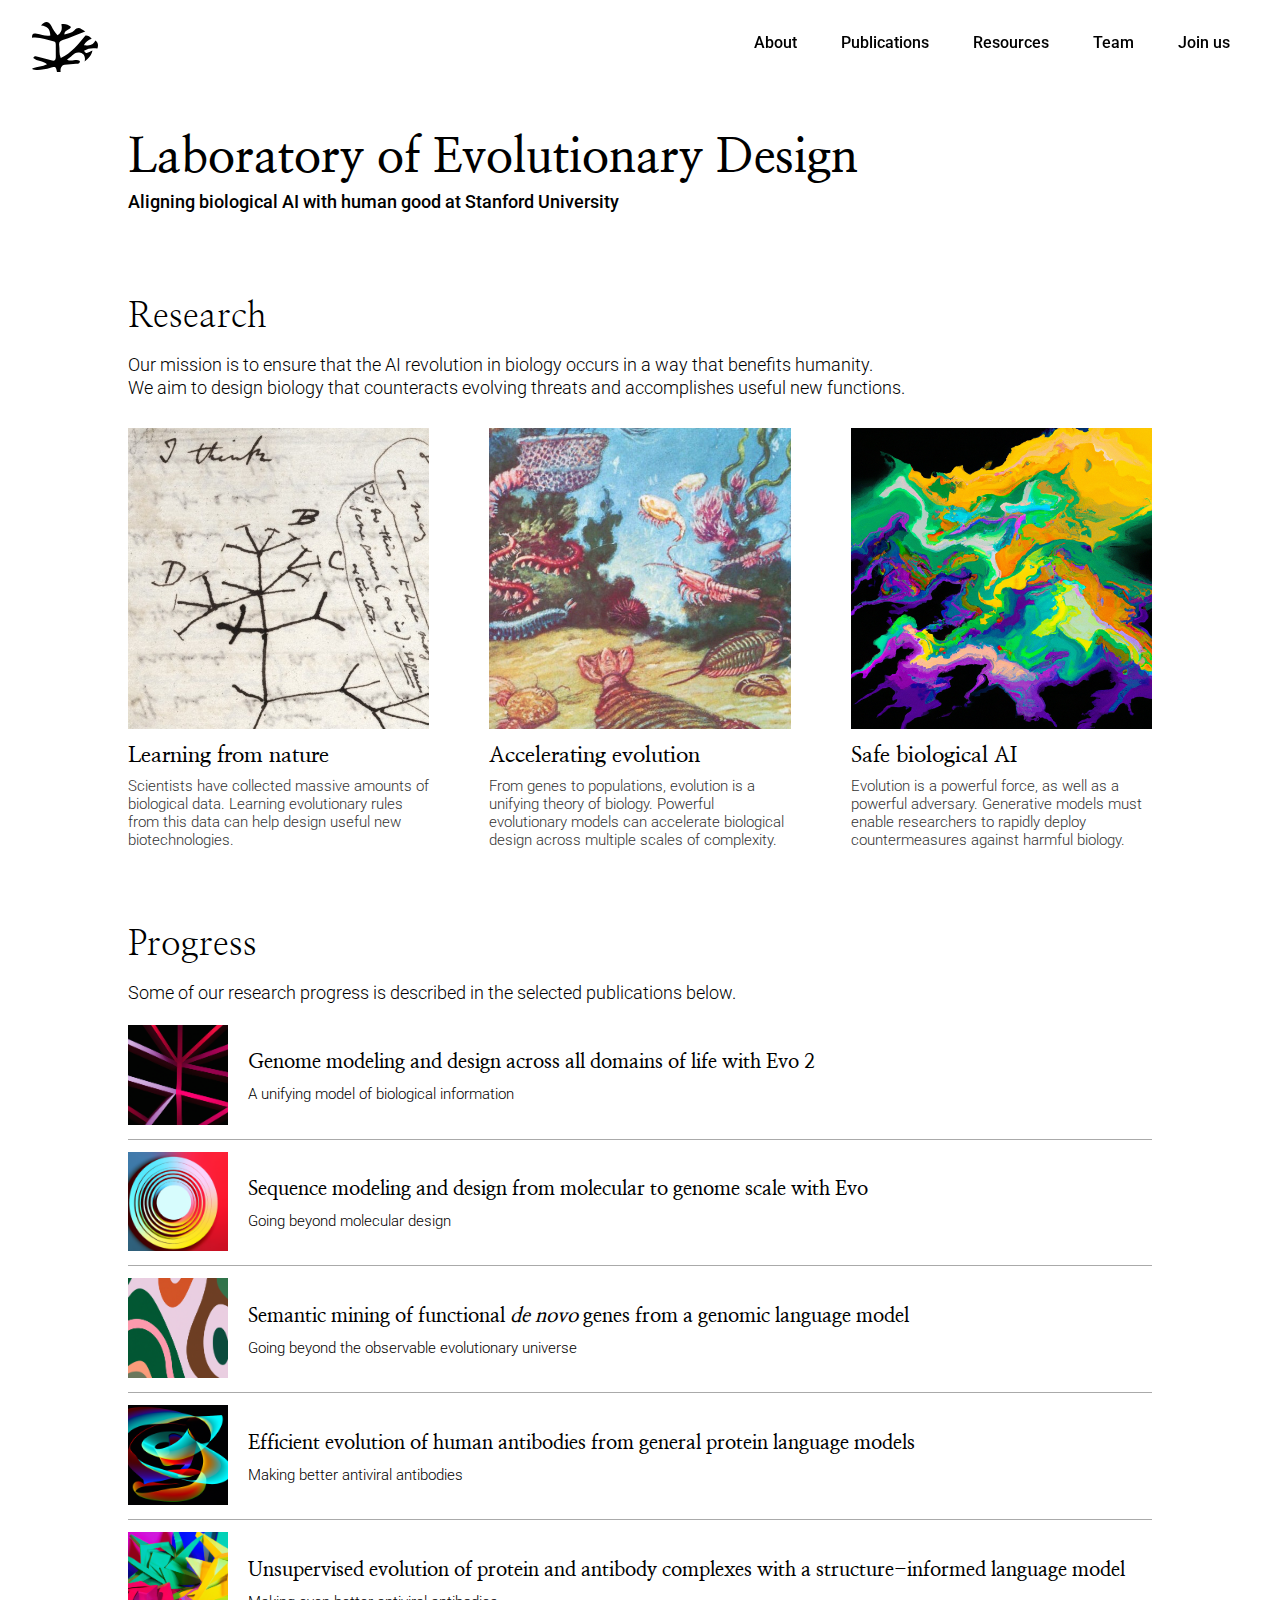
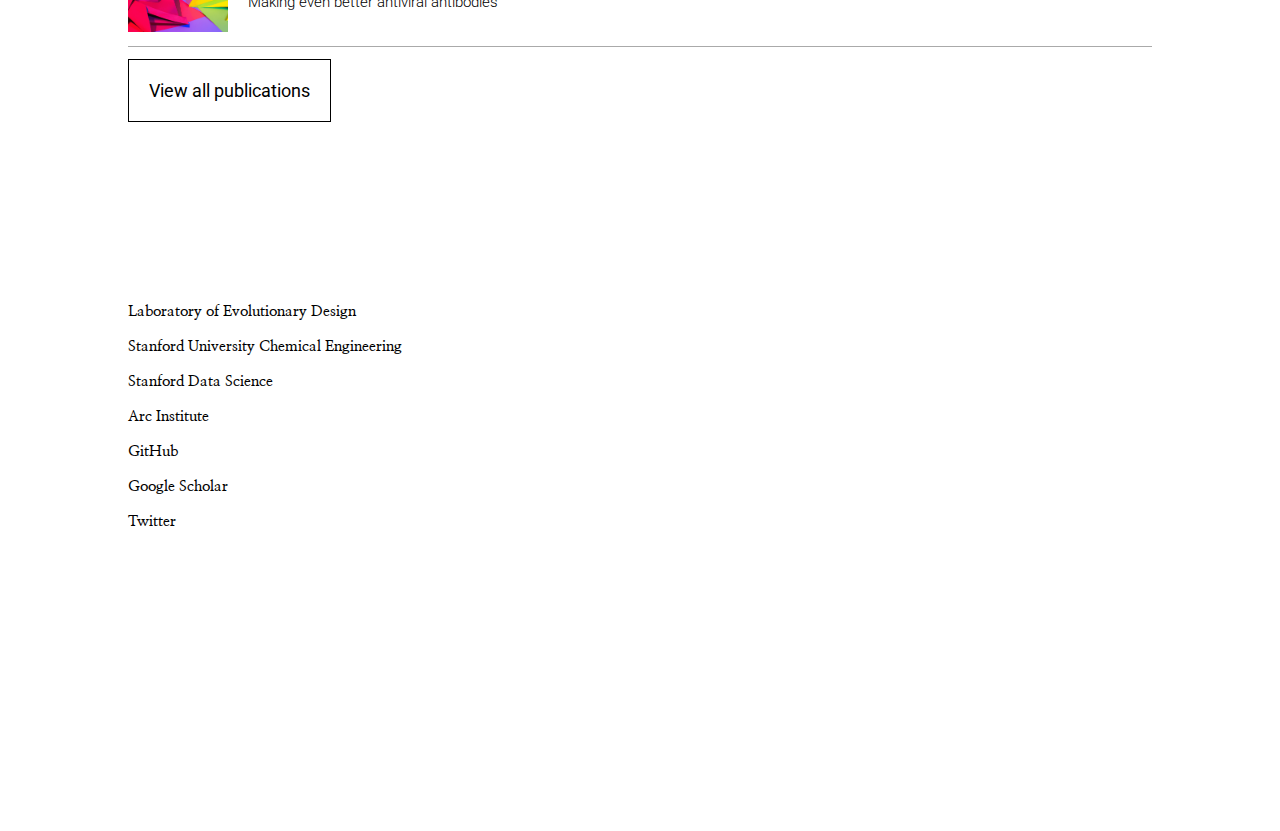
==== index.html @ 166ba311 "add pubs" ====
<!DOCTYPE html>

<html>
  <head>
    <script async src="https://www.googletagmanager.com/gtag/js?id=G-EQ6FCXS2D2"></script>
    <script>
      window.dataLayer = window.dataLayer || [];
      function gtag(){dataLayer.push(arguments);}
      gtag('js', new Date());

      gtag('config', 'G-EQ6FCXS2D2');
    </script>
    <title>Evolutionary Design</title>
    <meta http-equiv="Content-Type" content="text/html">
    <meta name="description" content="Laboratory of Evolutionary Design">
    <meta name="keywords" content="laboratory of evolutionary design, stanford university, arc institute, machine learning, ai, biology">
    <meta name="author" content="Brian Hie">
    <meta name="viewport" content="width=device-width, initial-scale=1">

    <meta property="og:url" content="https://evodesign.org/"/>
    <meta property="og:type" content="website"/>
    <meta property="og:title" content="Laboratory of Evolutionary Design"/>
    <meta property="og:description" content="Aligning biological AI with human good at Stanford University" />
    <meta property="og:image" content="/images/light_and_dark.png" />
    
    <meta name="twitter:card" content="summary_large_image" />
    <meta name="twitter:site" content="@brianhie" />
    <meta name="twitter:title" content="Laboratory of Evolutionary Design" />
    <meta name="twitter:description" content="Aligning biological AI with human good at Stanford University"/>
    <meta name="twitter:image" content="https://evodesign.org/images/light_and_dark.png" />

    <link rel="preconnect" href="https://fonts.googleapis.com">
    <link rel="preconnect" href="https://fonts.gstatic.com" crossorigin>
    <link href="https://fonts.googleapis.com/css2?family=Nanum+Myeongjo:wght@400;700;800&display=swap" rel="stylesheet">
    <link href="https://fonts.googleapis.com/css2?family=Roboto:wght@100;300;400;500;700&display=swap" rel="stylesheet">
    <link href="https://fonts.googleapis.com/css?family=Source+Sans+Pro:700,500,400italic,400,300italic,300" rel="stylesheet">
    <link rel="stylesheet" type="text/css" href="ledlab.css">
    <link rel="icon" type="image/x-icon" href="images/logo.svg">
    <script src="ledlab.js"></script>
  </head>

  <body>
    <div id="navbar"></div>
    <script>renderNav('./navbar_nologo.html')</script>

    <h1 class="dummy-header">Brian Hie</h1>

    <div class="outer-container">
      <div class="container">

        <div class="title1">
          <p>
	    Laboratory of Evolutionary Design
          </p>
        </div>
        <div class="subtitle1">
          <p>
            Aligning biological AI with human good at <a href="https://stanford.edu/">Stanford University</a>
          </p>
        </div>


        <div class="title2">
          <p>
	    Research
          </p>
        </div>

        <div class="subtitle2">
          <p>
            Our mission is to ensure that the AI revolution in biology occurs in a way that benefits humanity. <br/>
            We aim to design biology that counteracts evolving threats and accomplishes useful new functions.
          </p>
        </div>

        <div class="banner-row">

	  <div class="banner-column">
	    <img src="images/darwin-square.png"  class="img-banner">
            <p class="title3">
	      Learning from nature
            </p>
            <p class="text1">
              Scientists have collected massive amounts of biological data.
              Learning evolutionary rules from this data can help design useful new biotechnologies.
            </p>
	  </div>

	  <div class="banner-column">
	    <img src="images/wonderful-life-square.png"  class="img-banner">
            <p class="title3">
	      Accelerating evolution
            </p>
            <p class="text1">
              From genes to populations, evolution is a unifying theory of biology.
              Powerful evolutionary models can accelerate biological design across multiple scales of complexity.
            </p>
	  </div>

	  <div class="banner-column" style="padding-right: 0px;">
	    <img src="images/light_and_dark.png"  class="img-banner">
            <p class="title3" style="margin-right: 0px;">
	      Safe biological AI
            </p>
            <p class="text1" style="margin-right: 0px;">
	      Evolution is a powerful force, as well as a powerful adversary.
	      Generative models must enable researchers to rapidly deploy countermeasures against harmful biology.
            </p>
	  </div>

        </div>

        <div class="title2">
          <p>
	    Progress
          </p>
        </div>

        <div class="subtitle2">
          <p>
            Some of our research progress is described in the selected publications below.
          </p>
        </div>

        <a href="https://arcinstitute.org/manuscripts/Evo2" class="publication">
          <div class="publication-img">
            <img src="images/tree_of_life.png">
          </div>
          <div class="publication-content">
            <div class="publication-title">Genome modeling and design across all domains of life with Evo 2</div>
            <div class="publication-description">A unifying model of biological information</div>
          </div>
        </a>

        <a href="https://www.science.org/stoken/author-tokens/ST-2260/full" class="publication">
          <div class="publication-img">
            <img src="images/vibrant_foundation.png">
          </div>
          <div class="publication-content">
            <div class="publication-title">Sequence modeling and design from molecular to genome scale with Evo</div>
            <div class="publication-description">Going beyond molecular design</div>
          </div>
        </a>

        <a href="https://www.biorxiv.org/content/10.1101/2024.12.17.628962" class="publication">
          <div class="publication-img">
            <img src="images/semantic_mining.png">
          </div>
          <div class="publication-content">
            <div class="publication-title">Semantic mining of functional <em>de novo</em> genes from a genomic language model</div>
            <div class="publication-description">Going beyond the observable evolutionary universe</div>
          </div>
        </a>

        <a href="https://www.nature.com/articles/s41587-023-01763-2" class="publication">
          <div class="publication-img">
            <img src="images/efficient-evolution.png">
          </div>
          <div class="publication-content">
            <div class="publication-title">Efficient evolution of human antibodies from general protein language models</div>
            <div class="publication-description">Making better antiviral antibodies</div>
          </div>
        </a>

        <a href="https://www.science.org/stoken/author-tokens/ST-1968/full" class="publication">
          <div class="publication-img">
            <img src="images/inverse_folding.png" alt="Image 2">
          </div>
          <div class="publication-content">
            <div class="publication-title">Unsupervised evolution of protein and antibody complexes with a structure-informed language model</div>
            <div class="publication-description">Making even better antiviral antibodies</div>
          </div>
        </a>

        <a href="publications" class="publication-button">View all publications</a>

        <footer id="footer"></footer>
        <script>
          fetch('./footer.html')
              .then(response => response.text())
              .then(data => document.getElementById('footer').innerHTML = data);
        </script>
      </div>
    </div>
  </body>
</html>
---- ledlab.css ----
.container {
    max-width: 1024px;
    margin: 0 auto;
}

.outer-container {
    margin-left: 30px;
    margin-right: 30px;
}

p {
    display: block;
    margin-block-start: 0px;
    margin-block-end: 0px;
    margin-inline-start: 0px;
    margin-inline-end: 0px;
}

.dummy-header {
    display: none;
}

.title1 {
    text-align: left;
    font-size: 48px;
    padding: 96px 0 0 0;
    color: #000000;
    font-family: "Nanum Myeongjo", "Garamond", serif;
    font-weight: 700;
}

@media (max-width: 1300px) {
    .title1 {
        padding-top: 120px;
    }
}

.subtitle1 {
    text-align: left;
    font-size: 18px;
    margin: 0 0 40px 0;
    color: #000000;
    line-height: 150%;
    font-family: "Roboto", "Arial", sans-serif;
    /*font-family: "Nanum Myeongjo", "Garamond", serif;*/
    font-weight: 500;
}

@media (max-width: 768px) {
    .subtitle1 {
        margin-top: 8px;
    }
}

.subtitle1 a {
    text-decoration: none;
    color: black;
}

.subtitle1 a:hover {
    text-decoration: underline;
    text-decoration-thickness: 1px;
    text-underline-offset: 2px;
}

.title2 {
    text-align: left;
    font-size: 35px;
    margin: 14px 0 14px 0;
    padding-top: 40px;
    color: #000000;
    font-family: "Nanum Myeongjo", "Garamond", serif;
    font-weight: 400;
}

.subtitle2 {
    text-align: left;
    font-size: 18px;
    margin: 12px 0 8px 0;
    color: #000000;
    line-height: 130%;
    font-family: "Roboto", "Arial", sans-serif;
    font-weight: 300;
}

@media (max-width: 768px) {
    .subtitle2 {
        font-size: 16px;
    }

    .subtitle2 br {
        display: none;
    }
}

.banner-row {
    display: flex;
    flex-wrap: wrap;
    justify-content: space-between;
}

.banner-column {
    flex: 1;
    padding: 20px 60px 20px 0px;
}

@media (max-width: 768px) {
    .banner-column {
        flex: 100%;
        padding-right: 0;
    }
}

.banner-column img {
    max-width: 100%;
    height: auto;
}

@media (max-width: 768px) {
    .banner-column img {
        width: 100%;
        height: auto;
    }
}

.banner-column p {
    text-align: left;
}

.title3 {
    text-align: left;
    font-size: 22px;
    margin: 8px 0 8px 0;
    color: #000000;
    font-family: "Nanum Myeongjo", "Garamond", serif;
    font-weight: 700;
}

.text1 {
    text-align: left;
    font-size: 15px;
    color: #333333;
    font-family: "Roboto", "Arial", sans-serif;
    font-weight: 300;
}

.navbar {
    overflow: hidden;
    background-color: rgba(255, 255, 255, 0.9);
    position: fixed;
    top: 0px;
    width: 100%;
    font-size: 16px;
    font-family: "Roboto", "Arial", sans-serif;
    font-weight: 400;
    padding: 12px 0 12px 0;
    display: flex;
    justify-content: space-between;
}

.navbar-logo {
    margin: 10px 0 0px 24px;
    display: flex;
    align-items: center;
    text-decoration: none;
    color: black;
}

.navbar-logo img {
    height: 50px;
}

.navbar-name {
    font-family: "Nanum Myeongjo", "Garamond", serif;
    font-weight: 700;
    font-size: 22px;
    padding-left: 12px;
}

.navbar-list {
    list-style-type: none;
    margin: 0;
    padding: 0 36px 0 0;
    display: flex;
    justify-content: flex-end;
}

@media (max-width: 800px) {
    .navbar-list {
        display: none;
    }
}

.navbar-list li {
    padding: 14px 22px;
    display: flex;
    align-items: center;
    justify-content: center;
}

.navbar-list li a {
    color: black;
    text-decoration: none;
    font-family: "Roboto", "Arial", sans-serif;
    font-weight: 500;
    font-size: 16px;
}

.navbar-list li a:hover {
    text-decoration: underline;
}

.menu-container {
    position: fixed;
    top: 0;
    right: 0;
    padding: 20px;
    z-index: 1;
}

@media (min-width: 801px) {
    .menu-container {
        display: none;
    }
}

#hamburger-menu {
    cursor: pointer;
    user-select: none;
}

#hamburger-menu span {
    display: block;
    width: 35px;
    height: 3px;
    margin: 8px;
    background: #333;
}

.dropdown-content {
    display: none;
    position: absolute;
    right: 20px;
    background-color: white;
    min-width: 160px;
    box-shadow: 0px 8px 16px 0px rgba(0,0,0,0.2);
    transition: max-height 0.3s, opacity 0.3s;
    max-height: 0;
    overflow: hidden;
    opacity: 0;
    padding: 20px;
}

.dropdown-content a {
    display: block;
    text-decoration: none;
    color: black;
    font-family: "Roboto", "Arial", sans-serif;
    font-weight: 500;
    font-size: 18px;
    padding: 20px 15px;
    text-align: right;
    border-bottom-style: solid;
    border-bottom-width: 0.5px;
    border-bottom-color: #aaaaaa;
}

.dropdown-show {
    display: block;
    max-height: 500px;
    opacity: 1;
}

#contact-text {
    padding-left: 140px;
}

@media (max-width: 768px) {
    #contact-image {
        display: none;
    }

    #contact-text {
        padding-left: 0;
    }

}

@media (min-width: 768px) {
    #contact-image2 {
        display: none;
    }
}

.publication {
    display: flex;
    align-items: center;
    text-decoration: none;
    color: inherit;
    padding: 12px 0 10px 0;
    border-bottom-style: solid;
    border-bottom-width: 0.5px;
    border-bottom-color: #aaaaaa;
}

@media (max-width: 768px) {
    .publication {
        padding: 18px 0 16px 0;
    }
}

.publication:hover {
    /*background-color: #fafafa; /* Changes background color when hovered over */
}

.publication:hover .publication-title {
    text-decoration: underline;
    text-decoration-thickness: 1px;
    /*text-underline-offset: 2px;*/
}

.publication-img {
    flex: 0 0 100px;
    margin-right: 20px;
}

.publication-img img {
    max-width: 100%;
    max-height: auto;
}

.publication-content {
    flex: 1;
    display: flex;
    flex-direction: column;
    justify-content: center;
}

.publication-title {
    margin-bottom: 10px;
    font-family: "Nanum Myeongjo", "Garamond", serif;
    font-weight: 700;
    font-size: 20px;
}

.publication-authors {
    font-size: 15px;
    font-family: "Roboto", "Arial", sans-serif;
    font-weight: 400;
    padding-bottom: 5px;
}

.publication-description {
    font-size: 15px;
    font-family: "Roboto", "Arial", sans-serif;
    font-weight: 300;
}

.publication-button {
    display: inline-block;
    padding: 20px 20px 20px 20px;
    background-color: white;
    color: inherit;
    border-radius: 4px;
    text-decoration: none;
    font-family: "Roboto", "Arial", sans-serif;
    font-weight: 400;
    font-size: 18px;
    border-style: solid;
    border-width: 1px;
    border-radius: 0;
    margin-top: 12px;
}

.publication-button:hover {
    text-decoration: underline;
    text-decoration-thickness: 1px;
    text-underline-offset: 2px;
}

.publication-year-header {
    text-align: right;
    font-size: 25px;
    padding: 35px 0 5px 0;
    color: #000000;
    font-family: "Nanum Myeongjo", "Garamond", serif;
    font-weight: 400;
}

.resource {
    display: flex;
    align-items: center;
    text-decoration: none;
    color: inherit;
    padding: 30px 30px 26px 30px;
    box-shadow: 0px 2px 5px 0px rgba(0,0,0,0.2);
    margin-bottom: 30px;
    /*border-bottom-style: solid;
    border-bottom-width: 0.5px;
    border-bottom-color: #aaaaaa;*/
    border-radius: 5px;
}

.resource:hover {
    background-color: #fafafa; /* Changes background color when hovered over */
    
}

.resource:hover .resource-title {
    /*text-decoration: underline;
    text-decoration-thickness: 1px;
    /*text-underline-offset: 2px;*/
}

.resource-subtitle {
    font-size: 16px;
    font-family: "Roboto", "Arial", sans-serif;
    font-weight: 300;
    padding-bottom: 40px;
}

.resource-img {
    flex: 0 0 150px;
    margin: 0;
    margin-right: 30px;
}

.resource-img img {
    max-width: 100%;
    max-height: auto;
}

.resource-content {
    flex: 1;
    display: flex;
    flex-direction: column;
    justify-content: center;
}

@media (max-width: 600px) {
    .resource {
        flex-direction: column;
        align-items: center;
        text-align: center;
        padding: 40px 30px 26px 30px;
    }

    .resource-img {
        margin: 0 0 20px 0;  /* Adjust margin for vertical layout */
        flex: 0 0 auto;      /* Remove fixed width constraint */
        width: 80%;         /* Make image responsive */
        max-width: 200px;   /* Prevent image from getting too large */
    }
    
    .resource-content {
        width: 100%;        /* Full width for content */
        padding: 0 20px;    /* Add some padding on the sides */
    }
}

.resource-title {
    margin-bottom: 10px;
    font-family: "Nanum Myeongjo", "Garamond", serif;
    font-weight: 700;
    font-size: 28px;
}

.resource-type {
    font-size: 16px;
    font-family: "Roboto", "Arial", sans-serif;
    font-weight: 300;
    margin-bottom: 3px;
}

.resource-description {
    font-size: 16px;
    font-family: "Roboto", "Arial", sans-serif;
    font-weight: 400;
    padding-bottom: 5px;
}

.resource-publication {
    font-size: 14px;
    font-family: "Roboto", "Arial", sans-serif;
    font-weight: 300;
}

.join-section-anchor {
    display: block;
    position: relative;
    top: -40px;
    visibility: hidden;
}

.join-subtitle {
    text-align: left;
    font-size: 20px;
    margin: 10px 0 5px 0;
    padding-top: 30px;
    color: #000000;
    font-family: "Nanum Myeongjo", "Garamond", serif;
    font-weight: 700;
}

.join-text {
    text-align: left;
    font-size: 16px;
    margin: 0;
    padding-top: 0px;
    color: #000000;
    line-height: 160%;
    font-family: "Roboto", "Arial", sans-serif;
    font-weight: 300;
}

@media (min-width: 768px) {
    #join-second-text {
        padding-left: 140px;
        padding-top: 25px;
    }

    #join-second-img {
        padding-top: 25px;
    }
}

@media (max-width: 768px) {
    #join-first-img {
        display: none;
    }

    #join-second-text {
        padding-left: 0;
    }
}

footer {
    background-color: white;
    color: inherit;
    width: 100%;
    bottom: 0;
    margin-top: 180px;
    margin-bottom: 300px;
}

.footer-content {
    margin: 16px 0 0 0;
    color: inherit;
    text-align: left;
    font-size: 16px;
    font-family: "Nanum Myeongjo", "Garamond", serif;
    font-weight: 700;
    font-size: 15px;
}

.footer-content a {
    color: black;
    text-decoration: none;
}

.footer-content a:hover {
    text-decoration: underline;
    text-decoration-thickness: 0.5px;
    text-underline-offset: 2px;
}

.about-container {
    display: flex;
    justify-content: space-between;
}

@media (max-width: 768px) {
    .about-container {
        display: grid;
    }
}

.about-subtitle {
    text-align: left;
    font-size: 25px;
    margin: 10px 0 5px 0;
    color: #000000;
    font-family: "Nanum Myeongjo", "Garamond", serif;
    /*font-family: "Roboto", "Arial", sans-serif;*/
    font-weight: 300;
}

.about-list {
    text-align: left;
    font-size: 18px;
    margin: 0;
    /*padding-top: 30px;*/
    color: #000000;
    line-height: 110%;
    font-family: "Roboto", "Arial", sans-serif;
    font-weight: 300;
    padding-inline-start: 0px;
    list-style: none;
}

.about-list li {
    padding-top: 20px;
}

.about-sublist {
    padding-inline-start: 14px;
    font-size: 16px;

}

.about-sublist li {
    padding-top: 5px;
}

.about-text {
    text-align: left;
    font-size: 18px;
    margin: 20px 0 10px 0;
    padding-top: 30px;
    color: #000000;
    line-height: 160%;
    font-family: "Roboto", "Arial", sans-serif;
    font-weight: 300;
}

.about-text-block {
    flex: 1;
    padding-right: 70px;
}

@media (max-width: 768px) {
    .about-text-block {
        padding-right: 10px;
    }
}

.about-text-block a {
    text-decoration: none;
    color: black;
    font-weight: 700;
}

.about-text-block a:hover {
    text-decoration: underline;
}

.about-image-block {
    flex: 1;
}

.about-image-block img {
    width: 100%;
    height: auto;
    padding-top: 160px;
}

@media (max-width: 768px) {
    .about-image-block img {
        padding-top: 80px;
    }
}
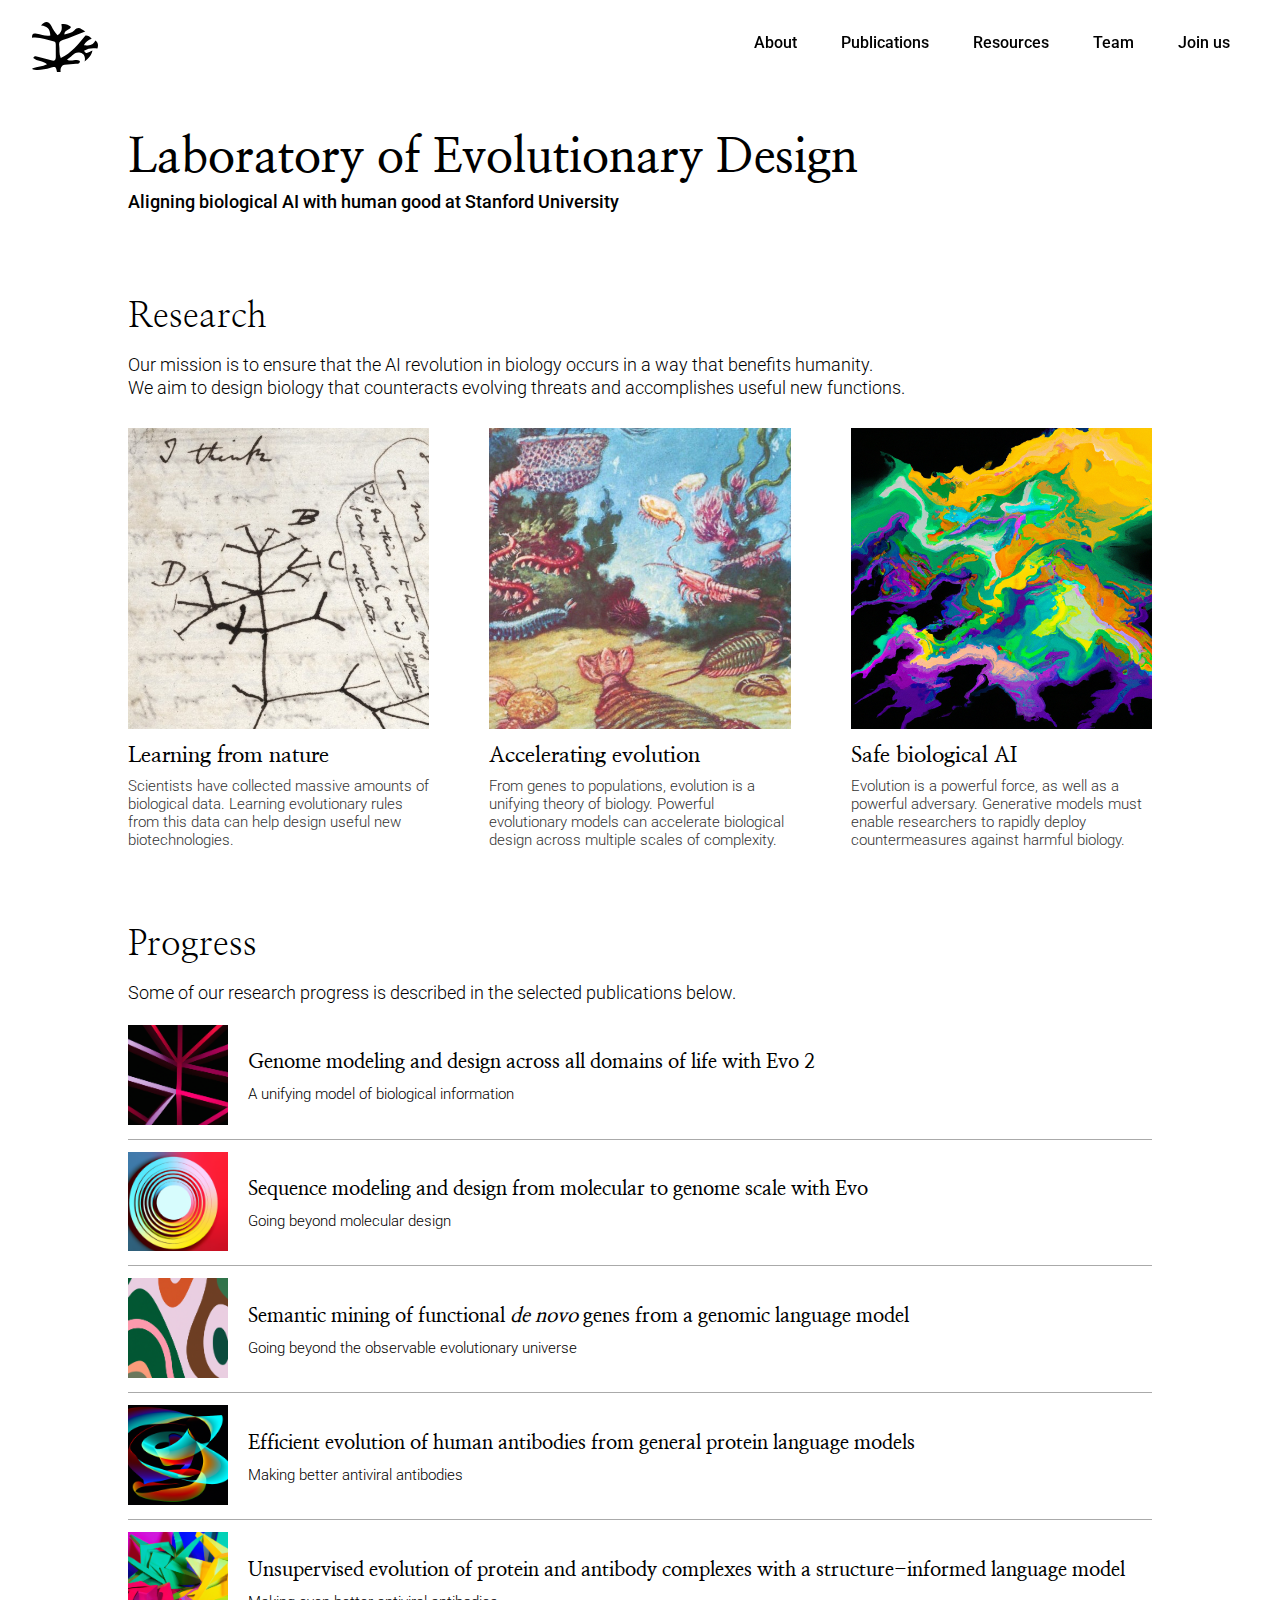
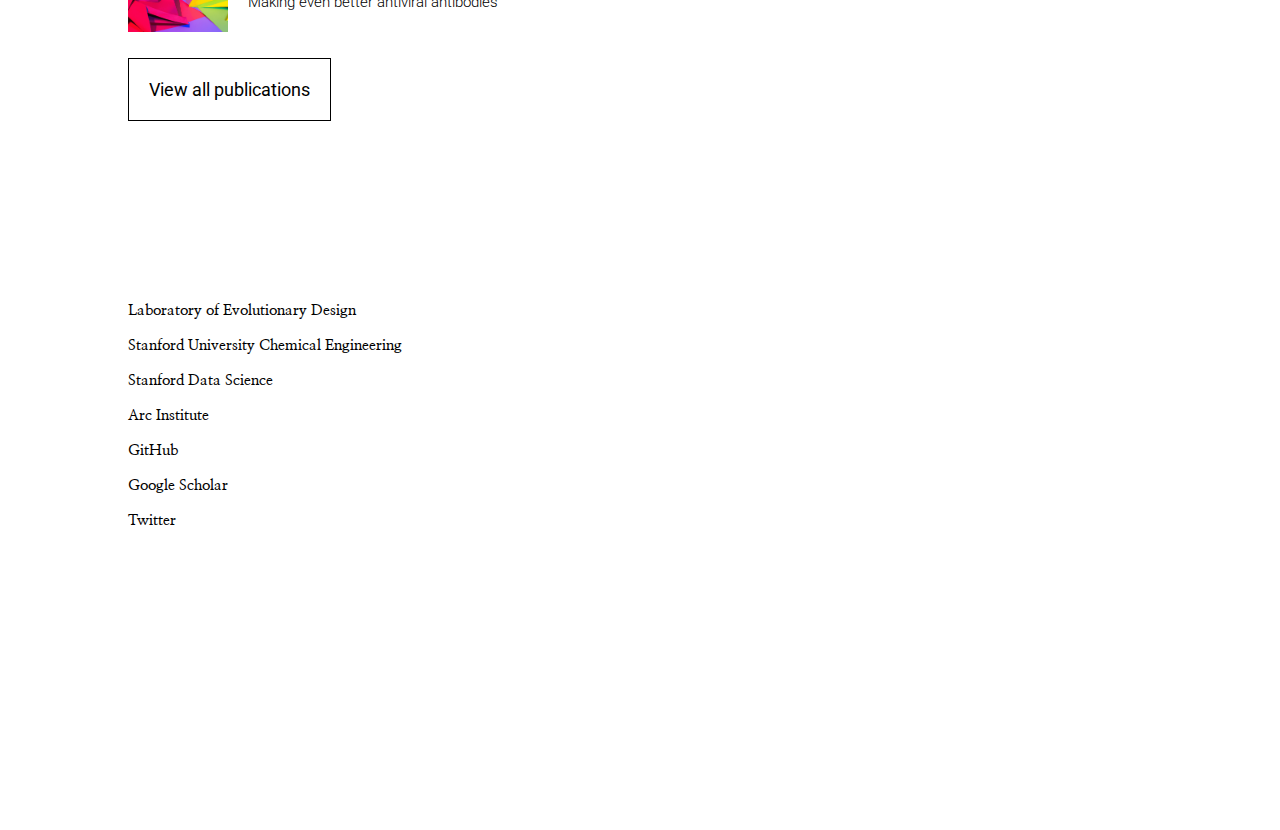
==== commit eb74efa6: "remove bottom border" ====
--- a/index.html
+++ b/index.html
@@ -162,7 +162,7 @@
           </div>
         </a>
 
-        <a href="https://www.science.org/stoken/author-tokens/ST-1968/full" class="publication">
+        <a href="https://www.science.org/stoken/author-tokens/ST-1968/full" class="publication" style="border-bottom-style: none;">
           <div class="publication-img">
             <img src="images/inverse_folding.png" alt="Image 2">
           </div>
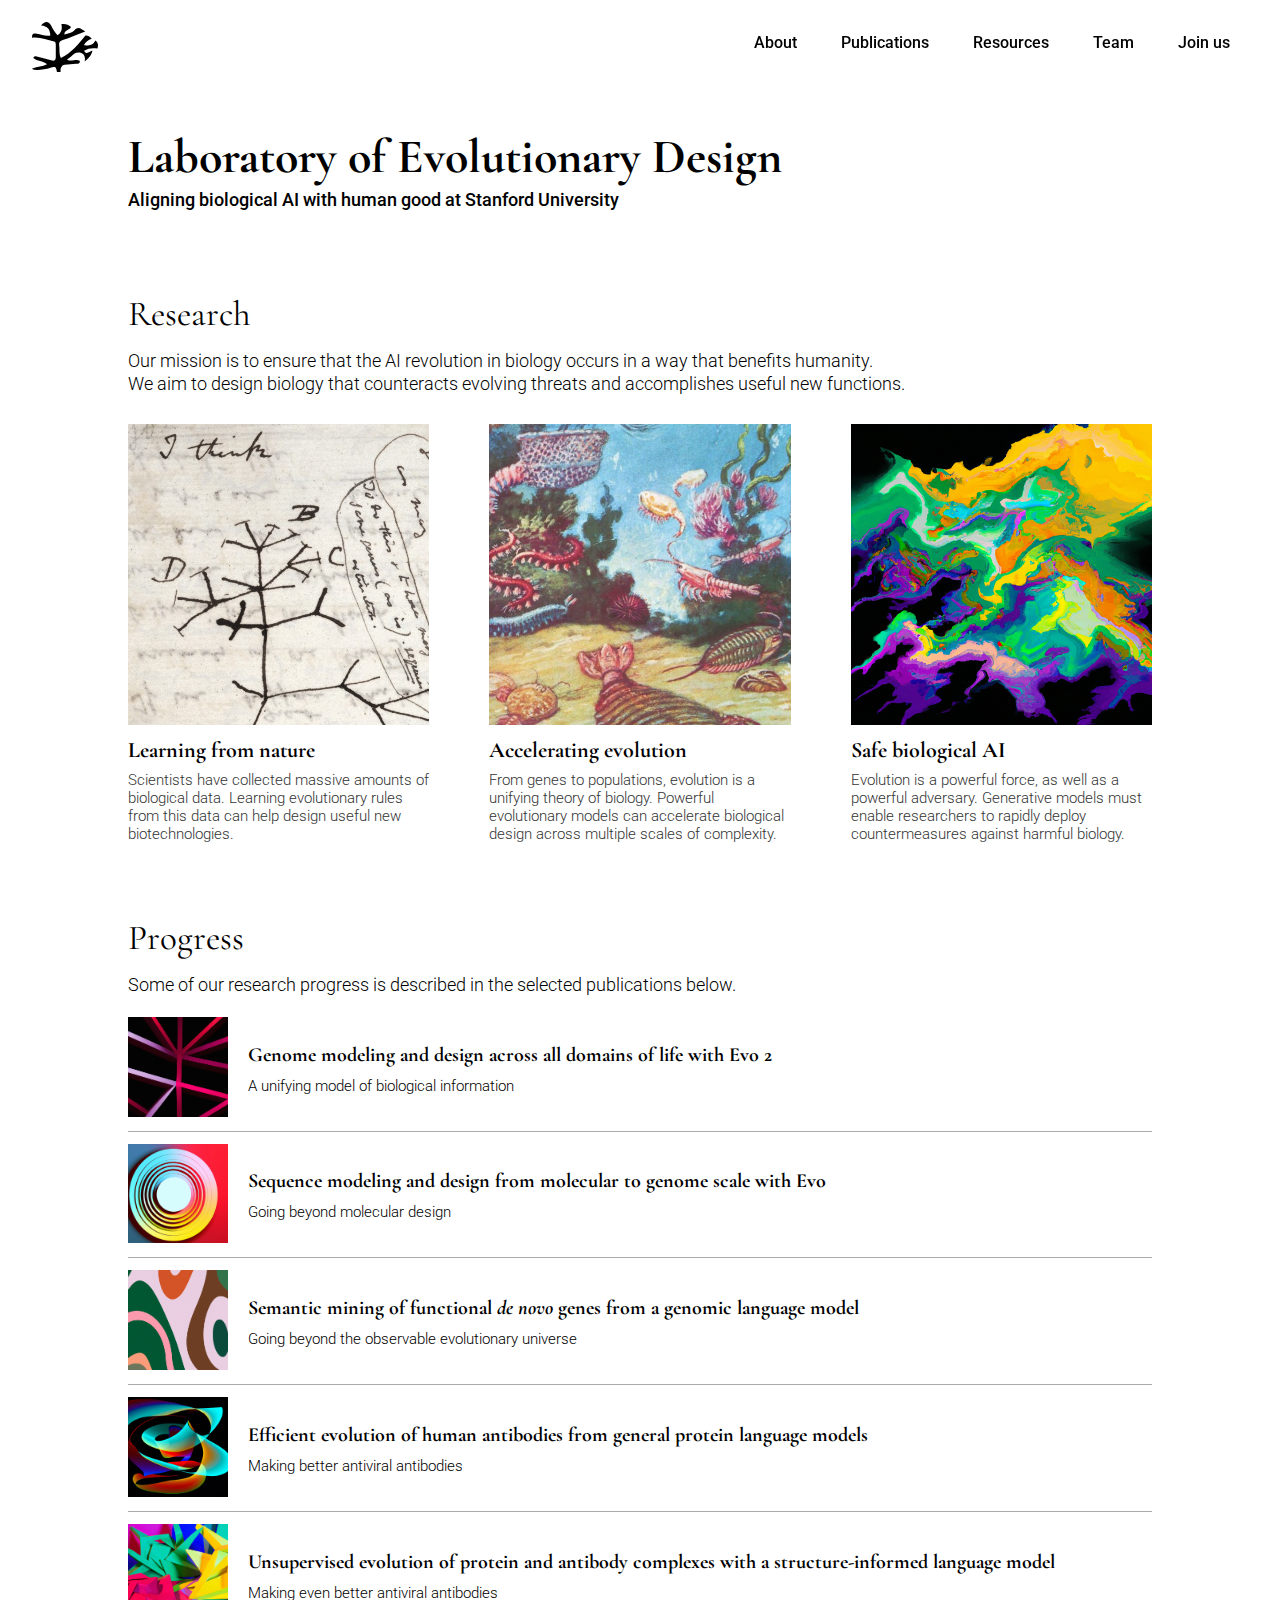
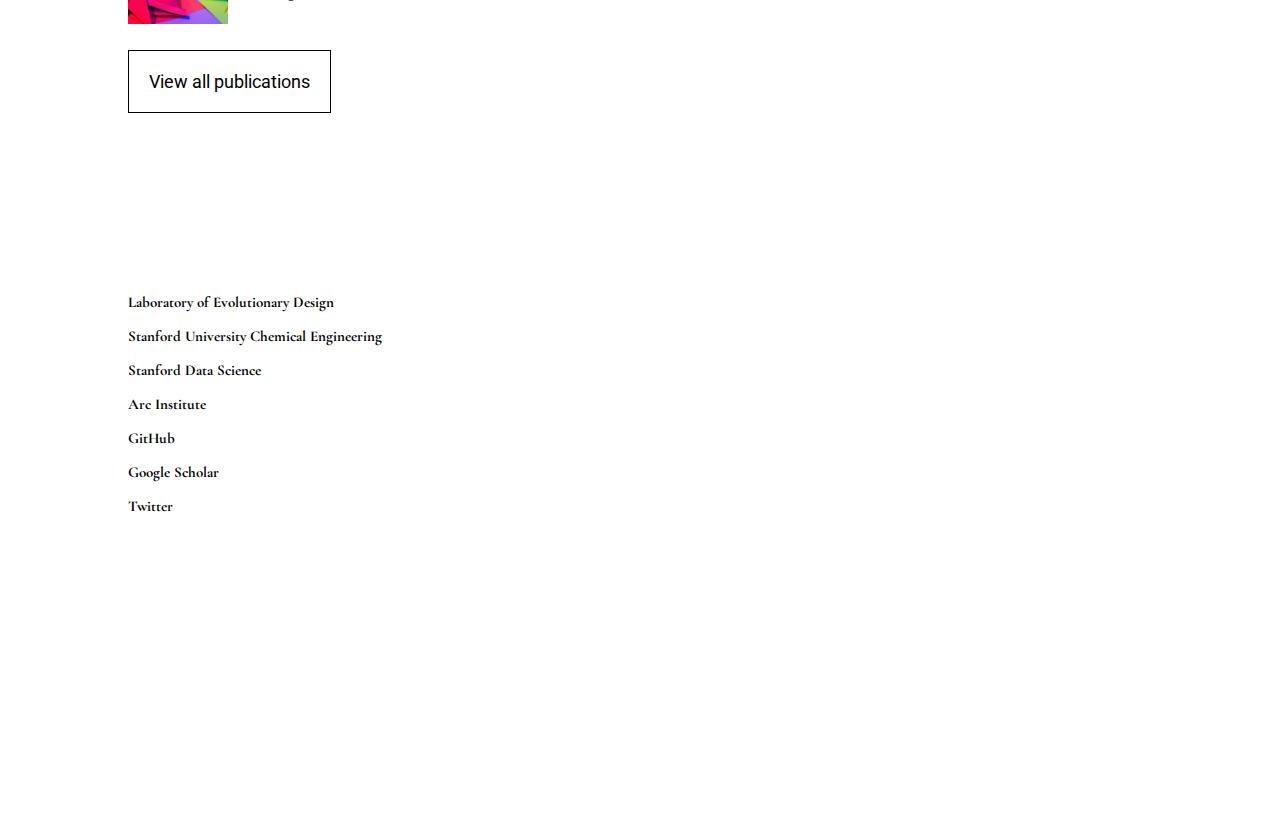
==== commit 842a5ae0: "change font" ====
--- a/index.html
+++ b/index.html
@@ -31,7 +31,7 @@
 
     <link rel="preconnect" href="https://fonts.googleapis.com">
     <link rel="preconnect" href="https://fonts.gstatic.com" crossorigin>
-    <link href="https://fonts.googleapis.com/css2?family=Nanum+Myeongjo:wght@400;700;800&display=swap" rel="stylesheet">
+    <link href="https://fonts.googleapis.com/css2?family=Cormorant+Garamond:ital,wght@0,300;0,400;0,500;0,600;0,700;1,300;1,400;1,500;1,600;1,700&display=swap" rel="stylesheet">
     <link href="https://fonts.googleapis.com/css2?family=Roboto:wght@100;300;400;500;700&display=swap" rel="stylesheet">
     <link href="https://fonts.googleapis.com/css?family=Source+Sans+Pro:700,500,400italic,400,300italic,300" rel="stylesheet">
     <link rel="stylesheet" type="text/css" href="ledlab.css">
@@ -122,7 +122,7 @@
           </p>
         </div>
 
-        <a href="https://arcinstitute.org/manuscripts/Evo2" class="publication">
+        <a href="https://www.biorxiv.org/content/10.1101/2025.02.18.638918" class="publication">
           <div class="publication-img">
             <img src="images/tree_of_life.png">
           </div>
--- a/ledlab.css
+++ b/ledlab.css
@@ -25,7 +25,7 @@
     font-size: 48px;
     padding: 96px 0 0 0;
     color: #000000;
-    font-family: "Nanum Myeongjo", "Garamond", serif;
+    font-family: "Cormorant Garamond", "Garamond", serif;
     font-weight: 700;
 }
 
@@ -42,7 +42,7 @@
     color: #000000;
     line-height: 150%;
     font-family: "Roboto", "Arial", sans-serif;
-    /*font-family: "Nanum Myeongjo", "Garamond", serif;*/
+    /*font-family: "Cormorant Garamond", "Garamond", serif;*/
     font-weight: 500;
 }
 
@@ -69,7 +69,7 @@
     margin: 14px 0 14px 0;
     padding-top: 40px;
     color: #000000;
-    font-family: "Nanum Myeongjo", "Garamond", serif;
+    font-family: "Cormorant Garamond", "Garamond", serif;
     font-weight: 400;
 }
 
@@ -132,7 +132,7 @@
     font-size: 22px;
     margin: 8px 0 8px 0;
     color: #000000;
-    font-family: "Nanum Myeongjo", "Garamond", serif;
+    font-family: "Cormorant Garamond", "Garamond", serif;
     font-weight: 700;
 }
 
@@ -171,7 +171,7 @@
 }
 
 .navbar-name {
-    font-family: "Nanum Myeongjo", "Garamond", serif;
+    font-family: "Cormorant Garamond", "Garamond", serif;
     font-weight: 700;
     font-size: 22px;
     padding-left: 12px;
@@ -338,7 +338,7 @@
 
 .publication-title {
     margin-bottom: 10px;
-    font-family: "Nanum Myeongjo", "Garamond", serif;
+    font-family: "Cormorant Garamond", "Garamond", serif;
     font-weight: 700;
     font-size: 20px;
 }
@@ -383,7 +383,7 @@
     font-size: 25px;
     padding: 35px 0 5px 0;
     color: #000000;
-    font-family: "Nanum Myeongjo", "Garamond", serif;
+    font-family: "Cormorant Garamond", "Garamond", serif;
     font-weight: 400;
 }
 
@@ -460,7 +460,7 @@
 
 .resource-title {
     margin-bottom: 10px;
-    font-family: "Nanum Myeongjo", "Garamond", serif;
+    font-family: "Cormorant Garamond", "Garamond", serif;
     font-weight: 700;
     font-size: 28px;
 }
@@ -498,7 +498,7 @@
     margin: 10px 0 5px 0;
     padding-top: 30px;
     color: #000000;
-    font-family: "Nanum Myeongjo", "Garamond", serif;
+    font-family: "Cormorant Garamond", "Garamond", serif;
     font-weight: 700;
 }
 
@@ -548,7 +548,7 @@
     color: inherit;
     text-align: left;
     font-size: 16px;
-    font-family: "Nanum Myeongjo", "Garamond", serif;
+    font-family: "Cormorant Garamond", "Garamond", serif;
     font-weight: 700;
     font-size: 15px;
 }
@@ -580,7 +580,7 @@
     font-size: 25px;
     margin: 10px 0 5px 0;
     color: #000000;
-    font-family: "Nanum Myeongjo", "Garamond", serif;
+    font-family: "Cormorant Garamond", "Garamond", serif;
     /*font-family: "Roboto", "Arial", sans-serif;*/
     font-weight: 300;
 }
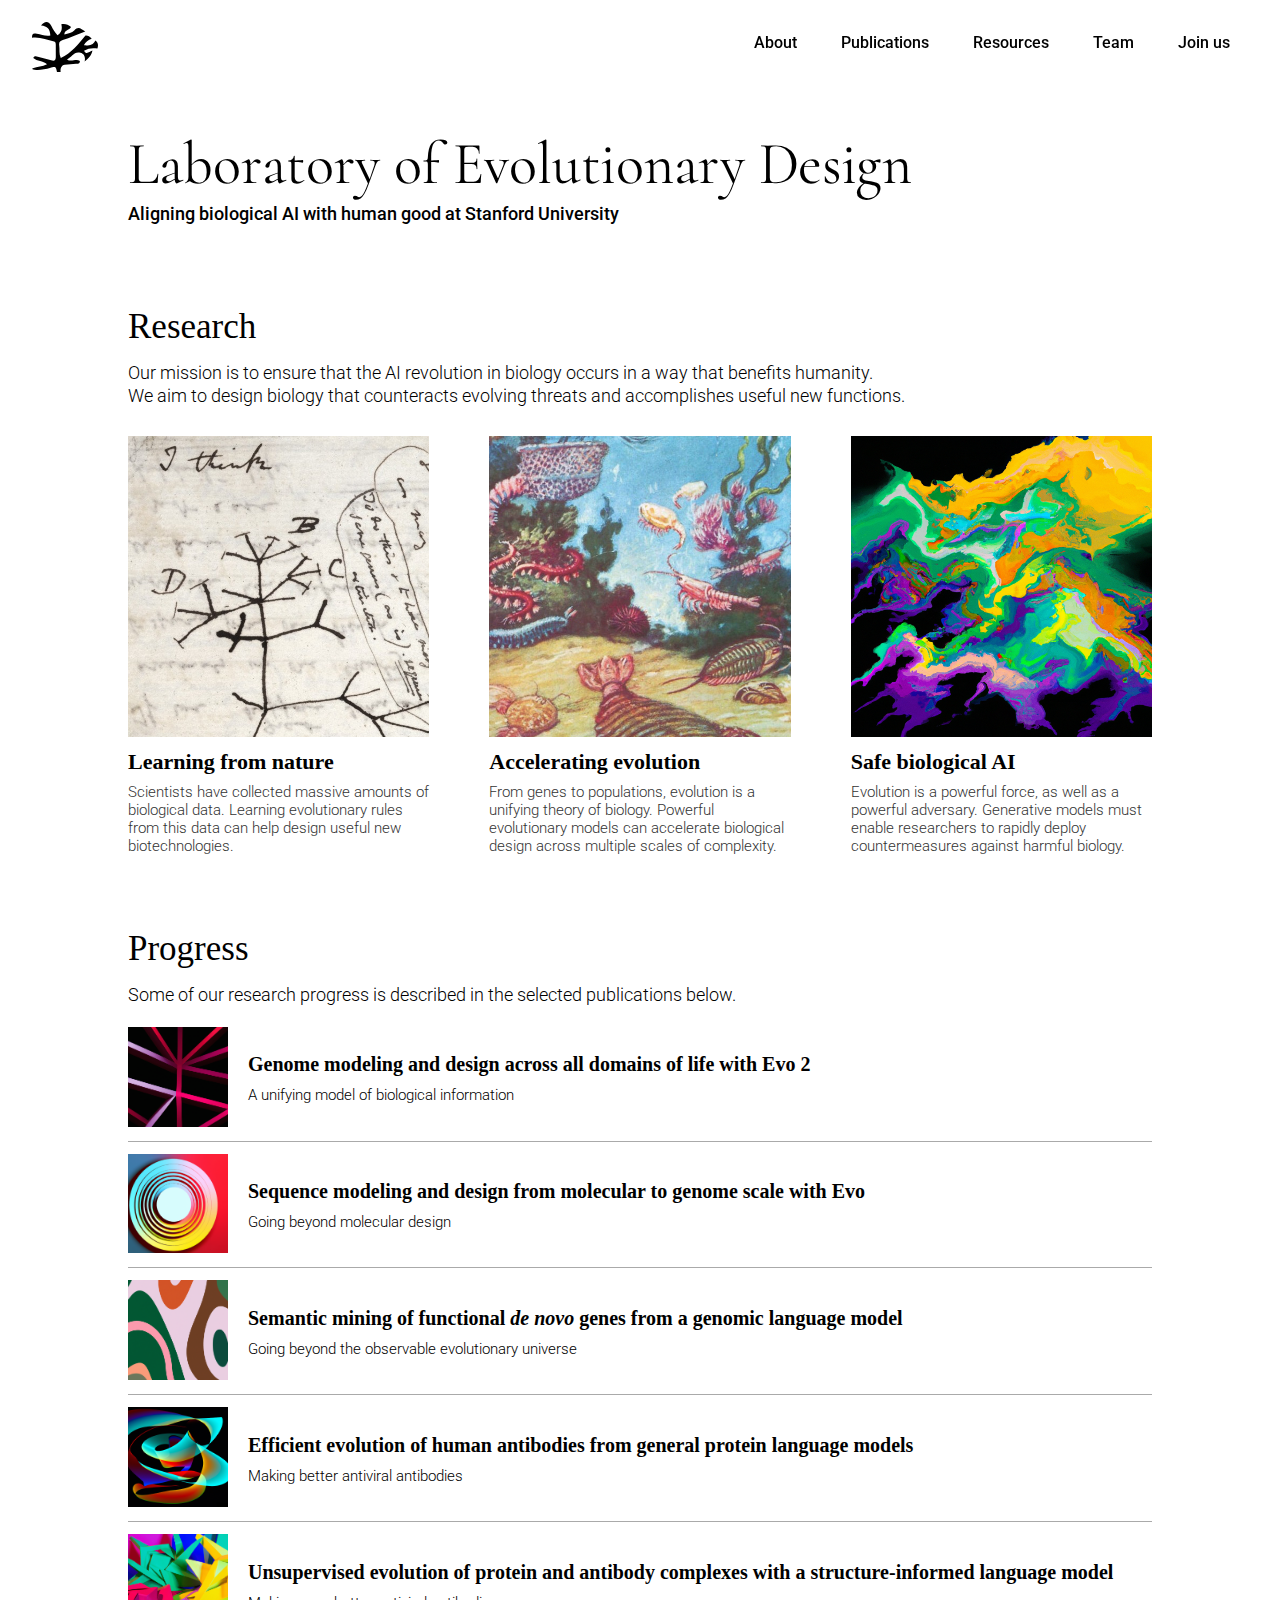
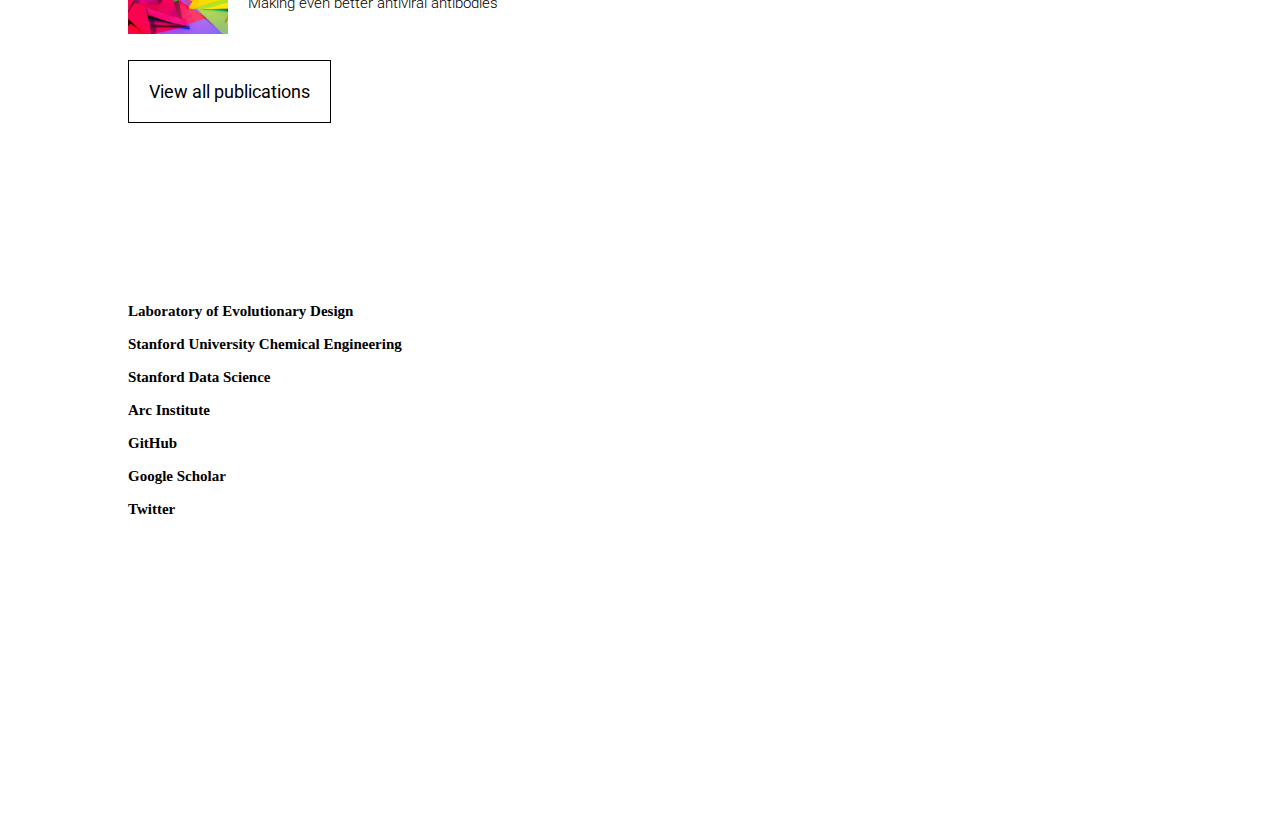
==== commit 0abcfbb2: "save" ====
--- a/index.html
+++ b/index.html
@@ -31,7 +31,7 @@
 
     <link rel="preconnect" href="https://fonts.googleapis.com">
     <link rel="preconnect" href="https://fonts.gstatic.com" crossorigin>
-    <link href="https://fonts.googleapis.com/css2?family=Cormorant+Garamond:ital,wght@0,300;0,400;0,500;0,600;0,700;1,300;1,400;1,500;1,600;1,700&display=swap" rel="stylesheet">
+    <link href="https://fonts.googleapis.com/css2?family=Cormorant:ital,wght@0,300..700;1,300..700&display=swap" rel="stylesheet">
     <link href="https://fonts.googleapis.com/css2?family=Roboto:wght@100;300;400;500;700&display=swap" rel="stylesheet">
     <link href="https://fonts.googleapis.com/css?family=Source+Sans+Pro:700,500,400italic,400,300italic,300" rel="stylesheet">
     <link rel="stylesheet" type="text/css" href="ledlab.css">
--- a/ledlab.css
+++ b/ledlab.css
@@ -22,11 +22,13 @@
 
 .title1 {
     text-align: left;
-    font-size: 48px;
+    font-size: 60px;
     padding: 96px 0 0 0;
     color: #000000;
-    font-family: "Cormorant Garamond", "Garamond", serif;
-    font-weight: 700;
+    font-family: "Cormorant", "Garamond", serif;
+    font-weight: 400;
+    transform: scaleX(0.97);
+    transform-origin: left;
 }
 
 @media (max-width: 1300px) {
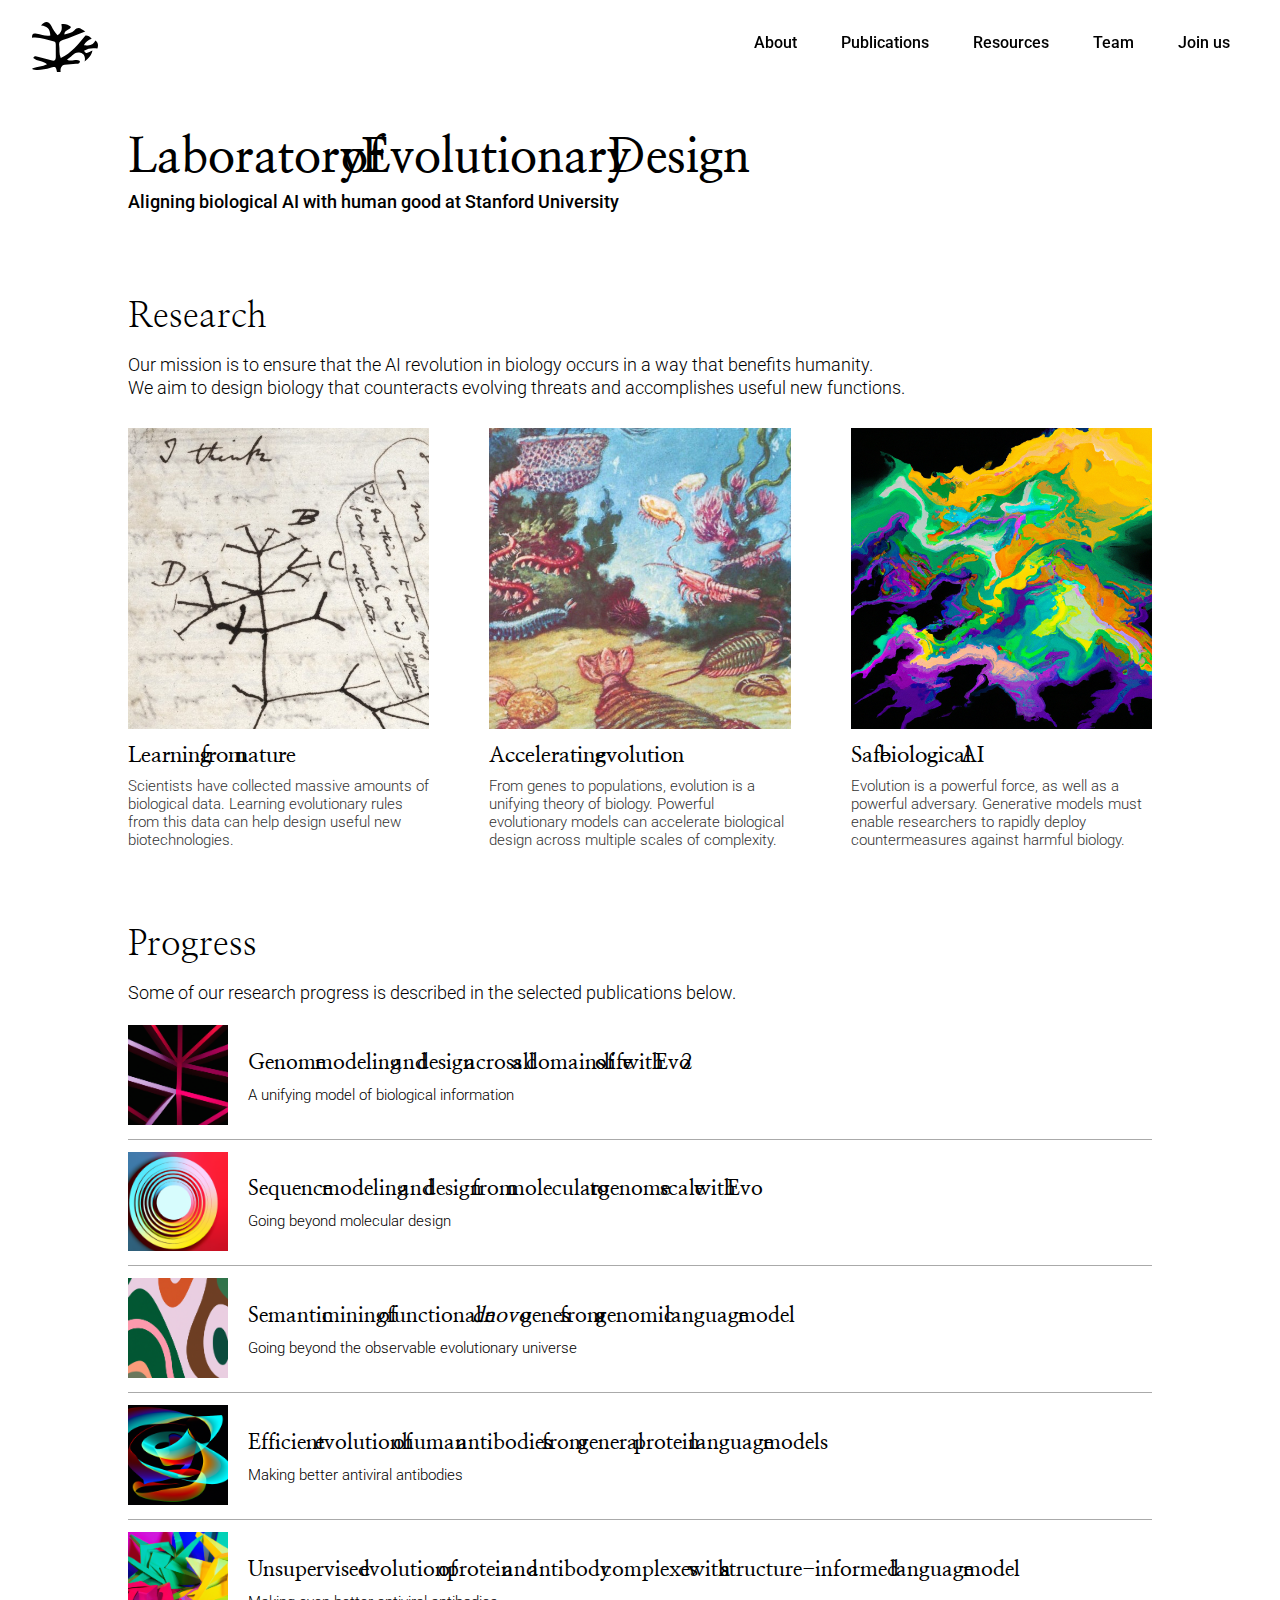
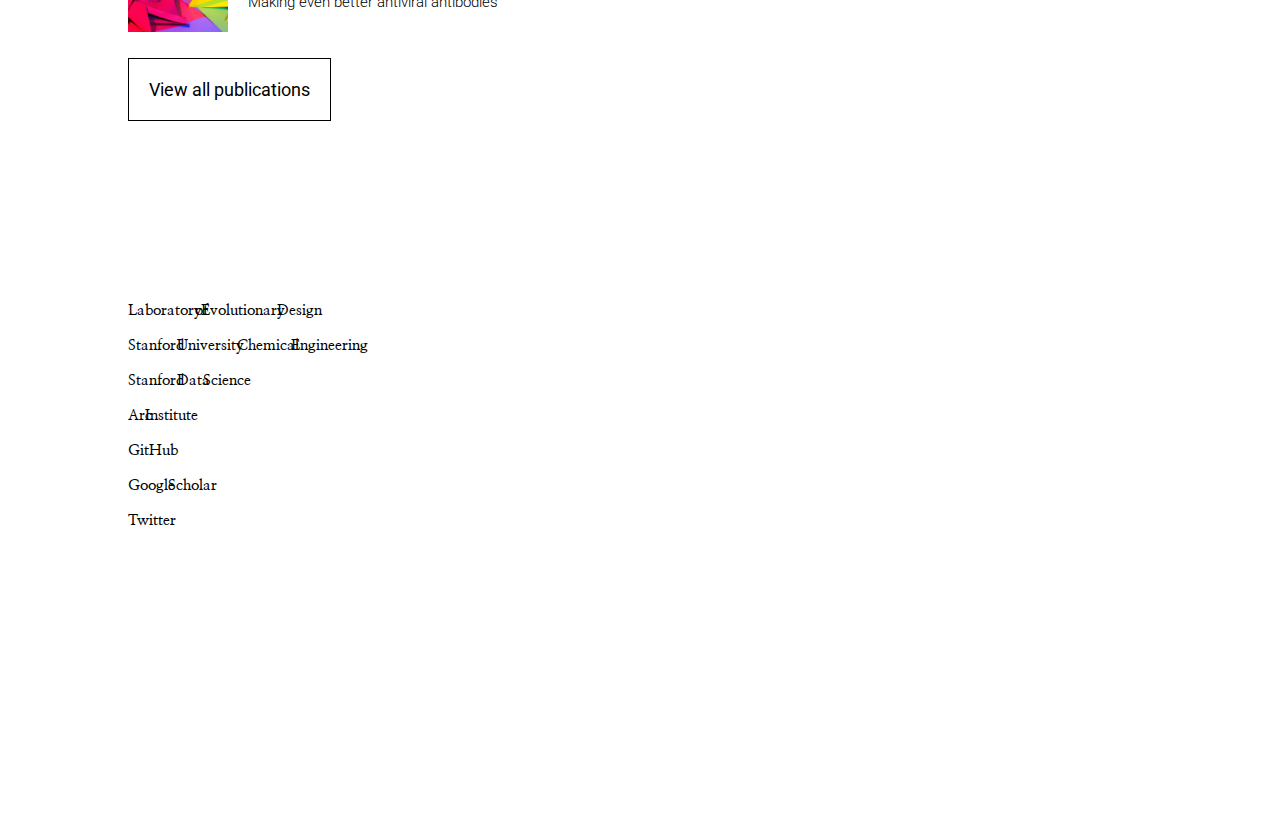
==== commit 3359f610: "save" ====
--- a/index.html
+++ b/index.html
@@ -31,7 +31,7 @@
 
     <link rel="preconnect" href="https://fonts.googleapis.com">
     <link rel="preconnect" href="https://fonts.gstatic.com" crossorigin>
-    <link href="https://fonts.googleapis.com/css2?family=Cormorant:ital,wght@0,300..700;1,300..700&display=swap" rel="stylesheet">
+    <link href="https://fonts.googleapis.com/css2?family=Nanum+Myeongjo:wght@400;700;800&display=swap" rel="stylesheet">
     <link href="https://fonts.googleapis.com/css2?family=Roboto:wght@100;300;400;500;700&display=swap" rel="stylesheet">
     <link href="https://fonts.googleapis.com/css?family=Source+Sans+Pro:700,500,400italic,400,300italic,300" rel="stylesheet">
     <link rel="stylesheet" type="text/css" href="ledlab.css">
@@ -127,7 +127,7 @@
             <img src="images/tree_of_life.png">
           </div>
           <div class="publication-content">
-            <div class="publication-title">Genome modeling and design across all domains of life with Evo 2</div>
+            <div class="publication-title-main">Genome modeling and design across all domains of life with Evo 2</div>
             <div class="publication-description">A unifying model of biological information</div>
           </div>
         </a>
@@ -137,7 +137,7 @@
             <img src="images/vibrant_foundation.png">
           </div>
           <div class="publication-content">
-            <div class="publication-title">Sequence modeling and design from molecular to genome scale with Evo</div>
+            <div class="publication-title-main">Sequence modeling and design from molecular to genome scale with Evo</div>
             <div class="publication-description">Going beyond molecular design</div>
           </div>
         </a>
@@ -147,7 +147,7 @@
             <img src="images/semantic_mining.png">
           </div>
           <div class="publication-content">
-            <div class="publication-title">Semantic mining of functional <em>de novo</em> genes from a genomic language model</div>
+            <div class="publication-title-main">Semantic mining of functional <em>de novo</em> genes from a genomic language model</div>
             <div class="publication-description">Going beyond the observable evolutionary universe</div>
           </div>
         </a>
@@ -157,7 +157,7 @@
             <img src="images/efficient-evolution.png">
           </div>
           <div class="publication-content">
-            <div class="publication-title">Efficient evolution of human antibodies from general protein language models</div>
+            <div class="publication-title-main">Efficient evolution of human antibodies from general protein language models</div>
             <div class="publication-description">Making better antiviral antibodies</div>
           </div>
         </a>
@@ -167,7 +167,7 @@
             <img src="images/inverse_folding.png" alt="Image 2">
           </div>
           <div class="publication-content">
-            <div class="publication-title">Unsupervised evolution of protein and antibody complexes with a structure-informed language model</div>
+            <div class="publication-title-main">Unsupervised evolution of protein and antibody complexes with a structure-informed language model</div>
             <div class="publication-description">Making even better antiviral antibodies</div>
           </div>
         </a>
--- a/ledlab.css
+++ b/ledlab.css
@@ -22,13 +22,12 @@
 
 .title1 {
     text-align: left;
-    font-size: 60px;
+    font-size: 48px;
     padding: 96px 0 0 0;
     color: #000000;
-    font-family: "Cormorant", "Garamond", serif;
-    font-weight: 400;
-    transform: scaleX(0.97);
-    transform-origin: left;
+    font-family: "Nanum Myeongjo", "Garamond", serif;
+    word-spacing: -0.75em;
+    font-weight: 700;
 }
 
 @media (max-width: 1300px) {
@@ -44,7 +43,7 @@
     color: #000000;
     line-height: 150%;
     font-family: "Roboto", "Arial", sans-serif;
-    /*font-family: "Cormorant Garamond", "Garamond", serif;*/
+    /*font-family: "Nanum Myeongjo", "Garamond", serif;*/
     font-weight: 500;
 }
 
@@ -71,7 +70,8 @@
     margin: 14px 0 14px 0;
     padding-top: 40px;
     color: #000000;
-    font-family: "Cormorant Garamond", "Garamond", serif;
+    font-family: "Nanum Myeongjo", "Garamond", serif;
+    word-spacing: -0.75em;
     font-weight: 400;
 }
 
@@ -134,7 +134,8 @@
     font-size: 22px;
     margin: 8px 0 8px 0;
     color: #000000;
-    font-family: "Cormorant Garamond", "Garamond", serif;
+    font-family: "Nanum Myeongjo", "Garamond", serif;
+    word-spacing: -0.75em;
     font-weight: 700;
 }
 
@@ -173,7 +174,8 @@
 }
 
 .navbar-name {
-    font-family: "Cormorant Garamond", "Garamond", serif;
+    font-family: "Nanum Myeongjo", "Garamond", serif;
+    word-spacing: -0.75em;
     font-weight: 700;
     font-size: 22px;
     padding-left: 12px;
@@ -321,6 +323,12 @@
     /*text-underline-offset: 2px;*/
 }
 
+.publication:hover .publication-title-main {
+    text-decoration: underline;
+    text-decoration-thickness: 1px;
+    /*text-underline-offset: 2px;*/
+}
+
 .publication-img {
     flex: 0 0 100px;
     margin-right: 20px;
@@ -338,9 +346,18 @@
     justify-content: center;
 }
 
+.publication-title-main {
+    margin-bottom: 10px;
+    font-family: "Nanum Myeongjo", "Garamond", serif;
+    word-spacing: -0.75em;
+    font-weight: 700;
+    font-size: 21px;
+}
+
 .publication-title {
-    margin-bottom: 10px;
-    font-family: "Cormorant Garamond", "Garamond", serif;
+    margin-bottom: 4px;
+    font-family: "Nanum Myeongjo", "Garamond", serif;
+    word-spacing: -0.75em;
     font-weight: 700;
     font-size: 20px;
 }
@@ -385,7 +402,8 @@
     font-size: 25px;
     padding: 35px 0 5px 0;
     color: #000000;
-    font-family: "Cormorant Garamond", "Garamond", serif;
+    font-family: "Nanum Myeongjo", "Garamond", serif;
+    word-spacing: -0.75em;
     font-weight: 400;
 }
 
@@ -462,7 +480,8 @@
 
 .resource-title {
     margin-bottom: 10px;
-    font-family: "Cormorant Garamond", "Garamond", serif;
+    font-family: "Nanum Myeongjo", "Garamond", serif;
+    word-spacing: -0.75em;
     font-weight: 700;
     font-size: 28px;
 }
@@ -500,7 +519,8 @@
     margin: 10px 0 5px 0;
     padding-top: 30px;
     color: #000000;
-    font-family: "Cormorant Garamond", "Garamond", serif;
+    font-family: "Nanum Myeongjo", "Garamond", serif;
+    word-spacing: -0.75em;
     font-weight: 700;
 }
 
@@ -550,7 +570,8 @@
     color: inherit;
     text-align: left;
     font-size: 16px;
-    font-family: "Cormorant Garamond", "Garamond", serif;
+    font-family: "Nanum Myeongjo", "Garamond", serif;
+    word-spacing: -0.75em;
     font-weight: 700;
     font-size: 15px;
 }
@@ -582,7 +603,8 @@
     font-size: 25px;
     margin: 10px 0 5px 0;
     color: #000000;
-    font-family: "Cormorant Garamond", "Garamond", serif;
+    font-family: "Nanum Myeongjo", "Garamond", serif;
+    word-spacing: -0.75em;
     /*font-family: "Roboto", "Arial", sans-serif;*/
     font-weight: 300;
 }
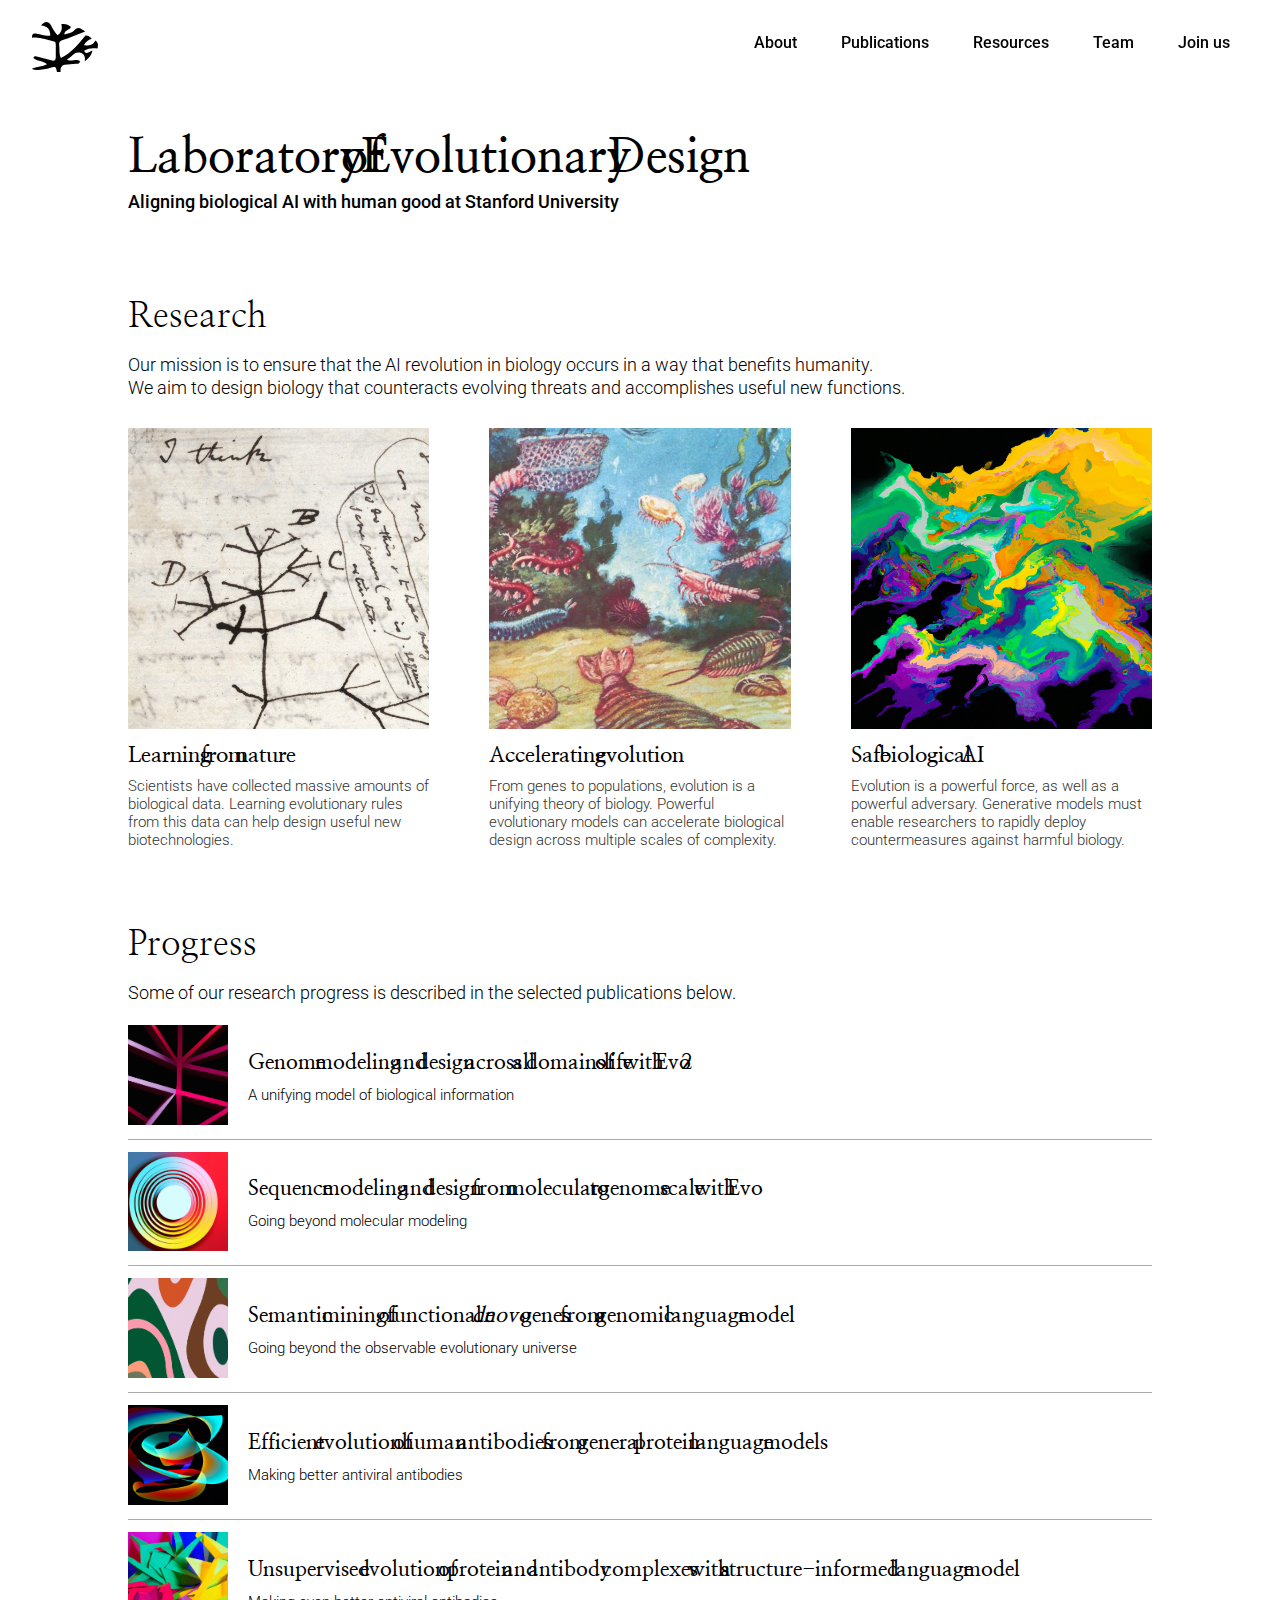
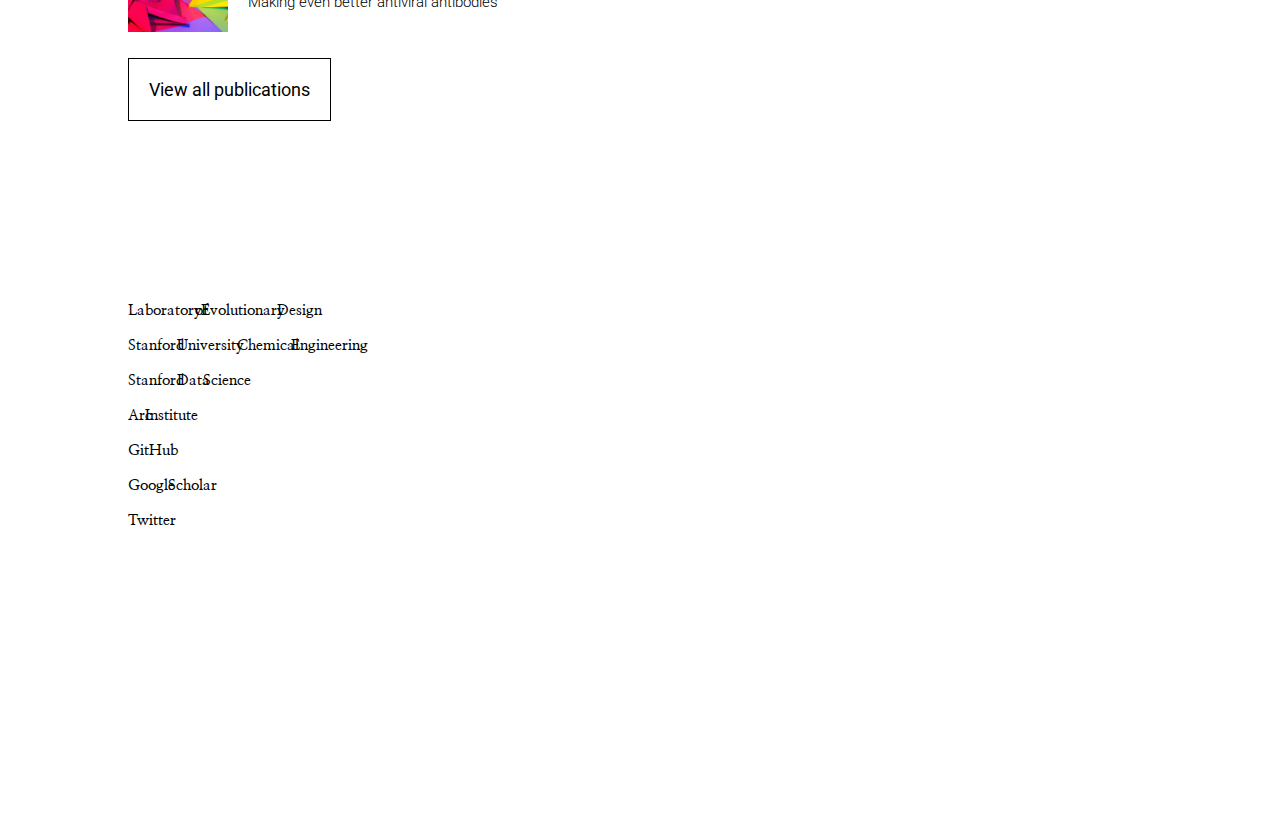
==== commit d8e1152b: "save" ====
--- a/index.html
+++ b/index.html
@@ -138,7 +138,7 @@
           </div>
           <div class="publication-content">
             <div class="publication-title-main">Sequence modeling and design from molecular to genome scale with Evo</div>
-            <div class="publication-description">Going beyond molecular design</div>
+            <div class="publication-description">Going beyond molecular modeling</div>
           </div>
         </a>
 
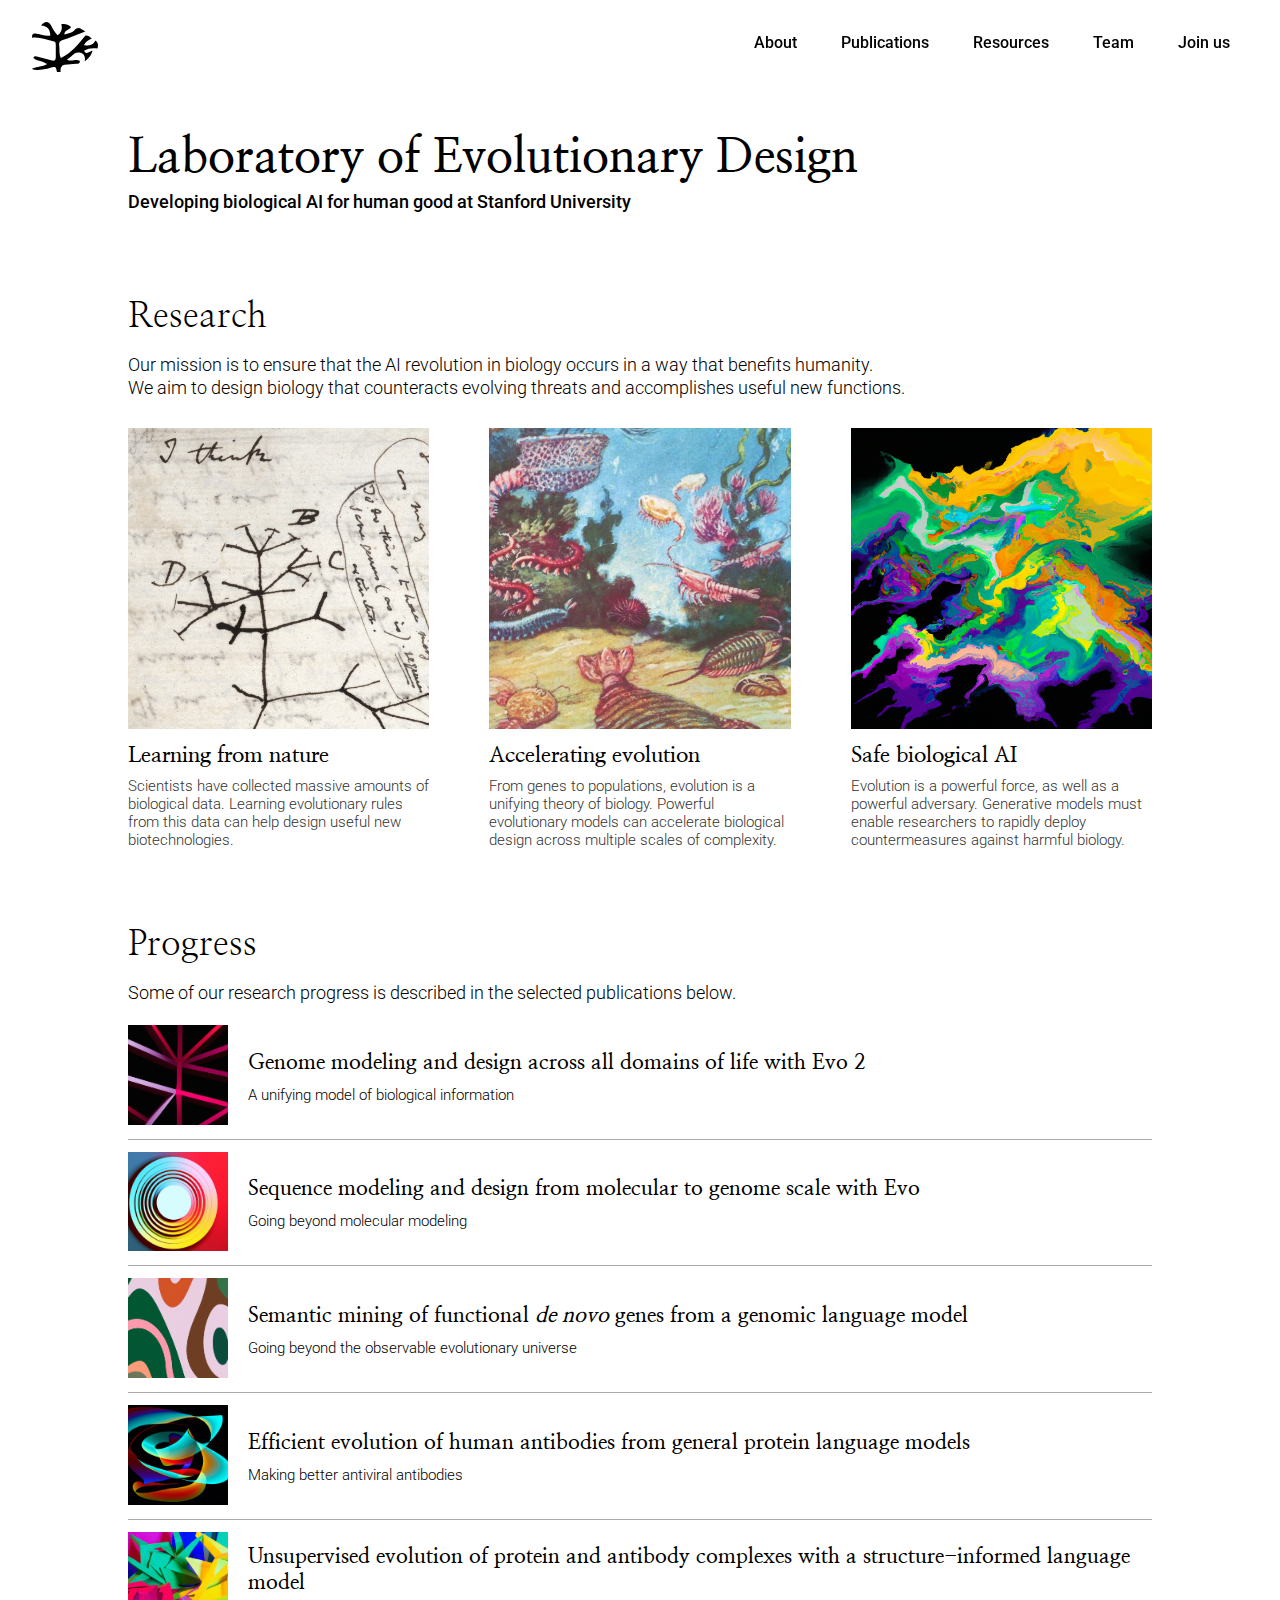
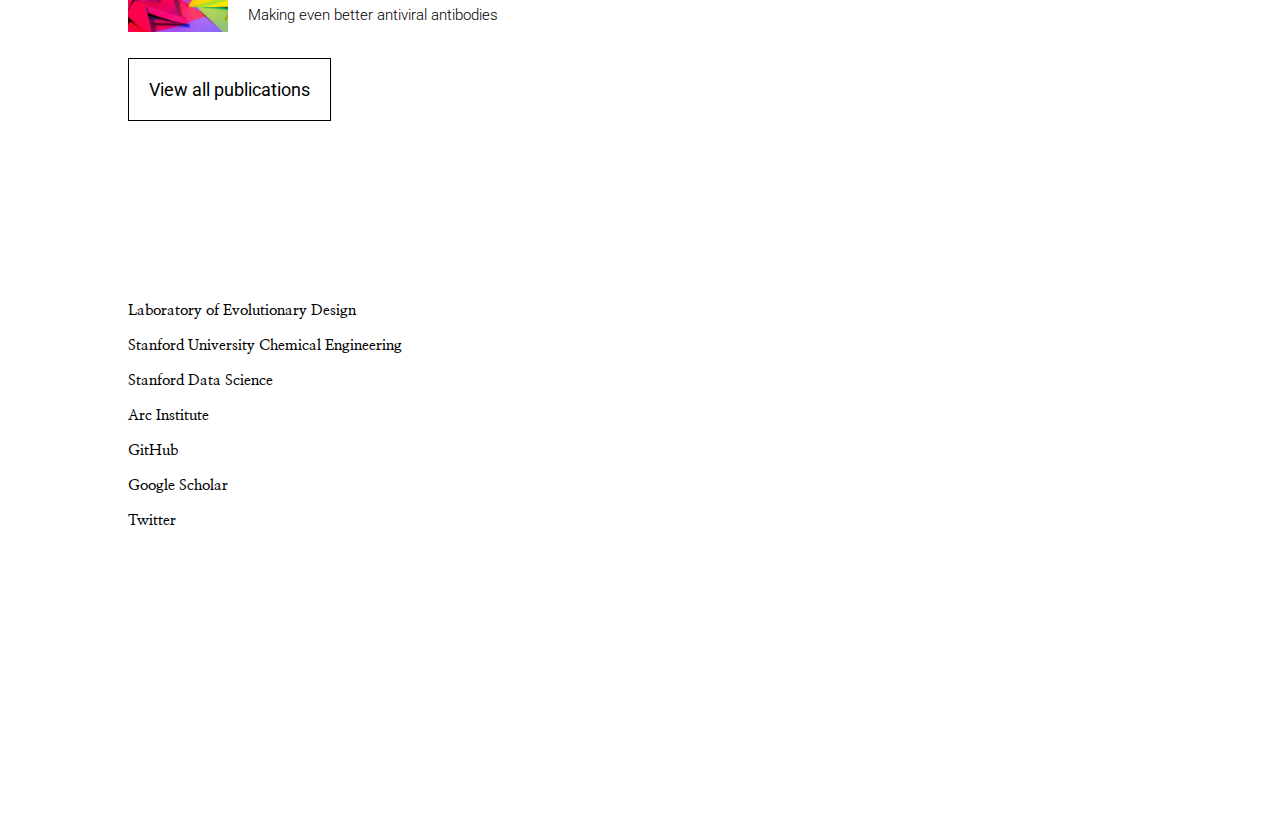
==== commit 6e131c1d: "change" ====
--- a/index.html
+++ b/index.html
@@ -20,13 +20,13 @@
     <meta property="og:url" content="https://evodesign.org/"/>
     <meta property="og:type" content="website"/>
     <meta property="og:title" content="Laboratory of Evolutionary Design"/>
-    <meta property="og:description" content="Aligning biological AI with human good at Stanford University" />
+    <meta property="og:description" content="Developing biological AI for human good at Stanford University" />
     <meta property="og:image" content="/images/light_and_dark.png" />
     
     <meta name="twitter:card" content="summary_large_image" />
     <meta name="twitter:site" content="@brianhie" />
     <meta name="twitter:title" content="Laboratory of Evolutionary Design" />
-    <meta name="twitter:description" content="Aligning biological AI with human good at Stanford University"/>
+    <meta name="twitter:description" content="Developing biological AI for human good at Stanford University"/>
     <meta name="twitter:image" content="https://evodesign.org/images/light_and_dark.png" />
 
     <link rel="preconnect" href="https://fonts.googleapis.com">
@@ -55,7 +55,7 @@
         </div>
         <div class="subtitle1">
           <p>
-            Aligning biological AI with human good at <a href="https://stanford.edu/">Stanford University</a>
+            Developing biological AI for human good at <a href="https://stanford.edu/">Stanford University</a>
           </p>
         </div>
 
--- a/ledlab.css
+++ b/ledlab.css
@@ -26,7 +26,7 @@
     padding: 96px 0 0 0;
     color: #000000;
     font-family: "Nanum Myeongjo", "Garamond", serif;
-    word-spacing: -0.75em;
+    /*word-spacing: -0.75em;*/
     font-weight: 700;
 }
 
@@ -71,7 +71,7 @@
     padding-top: 40px;
     color: #000000;
     font-family: "Nanum Myeongjo", "Garamond", serif;
-    word-spacing: -0.75em;
+    /*word-spacing: -0.75em;*/
     font-weight: 400;
 }
 
@@ -135,7 +135,7 @@
     margin: 8px 0 8px 0;
     color: #000000;
     font-family: "Nanum Myeongjo", "Garamond", serif;
-    word-spacing: -0.75em;
+    /*word-spacing: -0.75em;*/
     font-weight: 700;
 }
 
@@ -175,7 +175,7 @@
 
 .navbar-name {
     font-family: "Nanum Myeongjo", "Garamond", serif;
-    word-spacing: -0.75em;
+    /*word-spacing: -0.75em;*/
     font-weight: 700;
     font-size: 22px;
     padding-left: 12px;
@@ -349,7 +349,7 @@
 .publication-title-main {
     margin-bottom: 10px;
     font-family: "Nanum Myeongjo", "Garamond", serif;
-    word-spacing: -0.75em;
+    /*word-spacing: -0.75em;*/
     font-weight: 700;
     font-size: 21px;
 }
@@ -357,7 +357,7 @@
 .publication-title {
     margin-bottom: 4px;
     font-family: "Nanum Myeongjo", "Garamond", serif;
-    word-spacing: -0.75em;
+    /*word-spacing: -0.75em;*/
     font-weight: 700;
     font-size: 20px;
 }
@@ -403,7 +403,7 @@
     padding: 35px 0 5px 0;
     color: #000000;
     font-family: "Nanum Myeongjo", "Garamond", serif;
-    word-spacing: -0.75em;
+    /*word-spacing: -0.75em;*/
     font-weight: 400;
 }
 
@@ -481,7 +481,7 @@
 .resource-title {
     margin-bottom: 10px;
     font-family: "Nanum Myeongjo", "Garamond", serif;
-    word-spacing: -0.75em;
+    /*word-spacing: -0.75em;*/
     font-weight: 700;
     font-size: 28px;
 }
@@ -520,7 +520,7 @@
     padding-top: 30px;
     color: #000000;
     font-family: "Nanum Myeongjo", "Garamond", serif;
-    word-spacing: -0.75em;
+    /*word-spacing: -0.75em;*/
     font-weight: 700;
 }
 
@@ -571,7 +571,7 @@
     text-align: left;
     font-size: 16px;
     font-family: "Nanum Myeongjo", "Garamond", serif;
-    word-spacing: -0.75em;
+    /*word-spacing: -0.75em;*/
     font-weight: 700;
     font-size: 15px;
 }
@@ -604,7 +604,7 @@
     margin: 10px 0 5px 0;
     color: #000000;
     font-family: "Nanum Myeongjo", "Garamond", serif;
-    word-spacing: -0.75em;
+    /*word-spacing: -0.75em;*/
     /*font-family: "Roboto", "Arial", sans-serif;*/
     font-weight: 300;
 }
